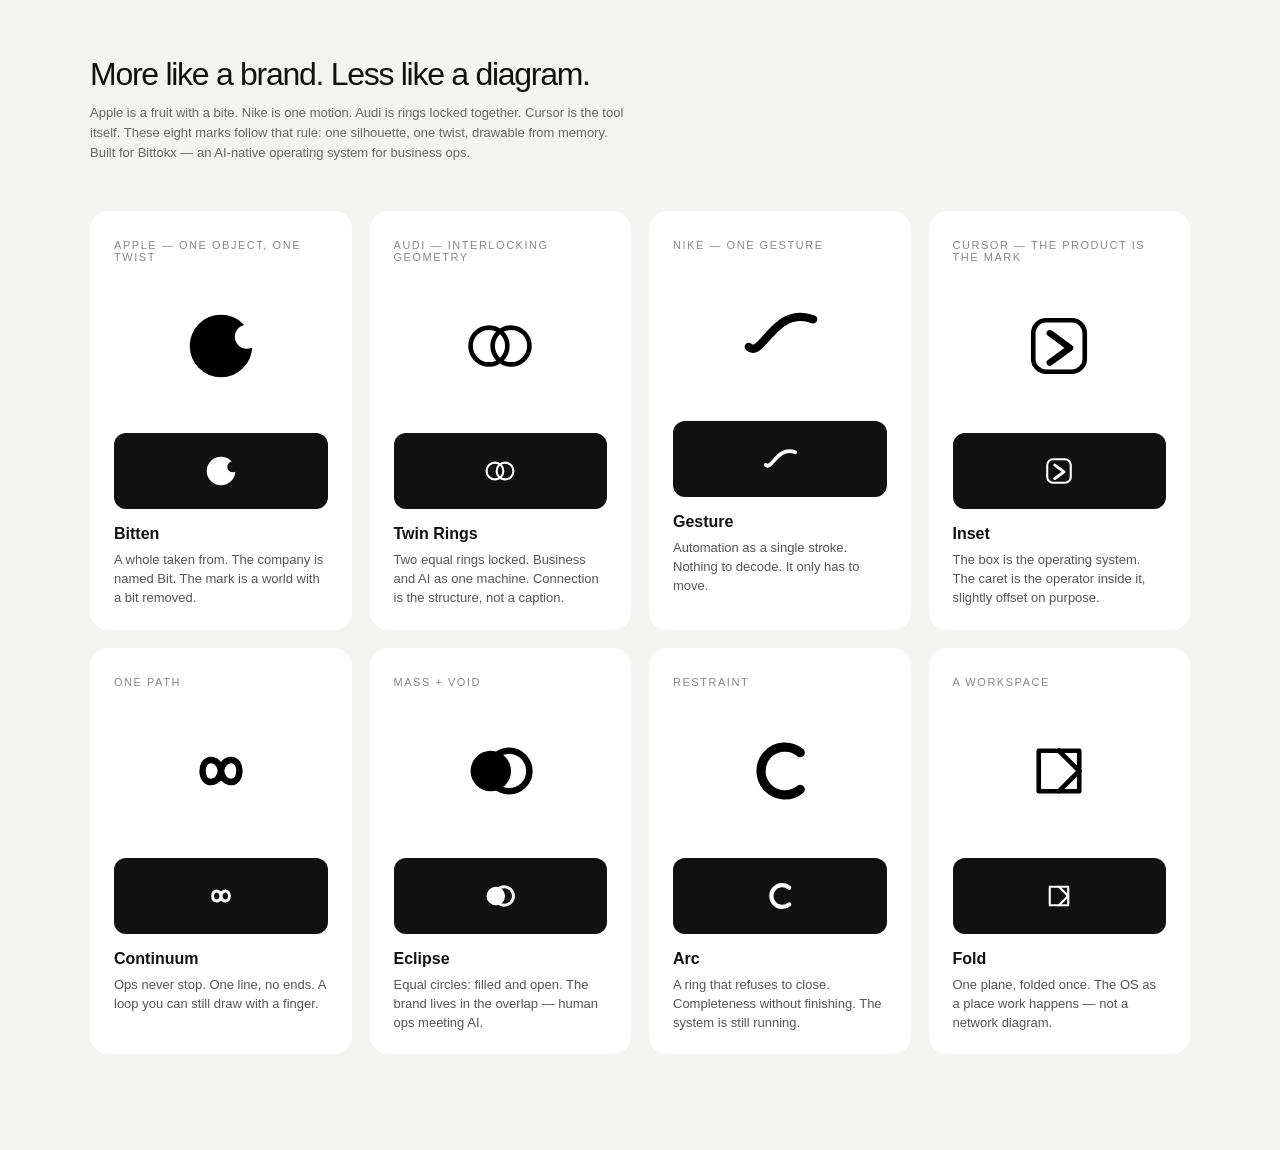
==== assets/logo/generator/iconic/index.html @ c990bc83 "Explore iconic Bittokx marks in the Apple/Nike/Audi/Cursor vein Eight new silhouettes: one object, o" ====
<!doctype html>
<html lang="en">
  <head>
    <meta charset="utf-8" />
    <meta name="viewport" content="width=device-width, initial-scale=1" />
    <title>Bittokx — iconic marks</title>
    <style>
      body { margin: 0; background: #f3f3f1; color: #111; font-family: Helvetica Neue, Helvetica, Arial, sans-serif; }
      main { max-width: 1100px; margin: 0 auto; padding: 56px 24px 96px; }
      h1 { font-weight: 500; font-size: 32px; letter-spacing: -0.04em; margin: 0 0 10px; }
      .lede { color: #666; max-width: 42em; line-height: 1.55; margin: 0 0 48px; }
      .grid { display: grid; grid-template-columns: repeat(auto-fit, minmax(230px, 1fr)); gap: 18px; }
      article { background: #fff; border-radius: 18px; padding: 28px 24px 22px; }
      .icon { height: 150px; display: flex; align-items: center; justify-content: center; }
      .icon img { width: 92px; height: 92px; }
      .dark { background: #111; border-radius: 12px; height: 76px; display: flex; align-items: center; justify-content: center; margin: 12px 0 16px; }
      .dark img { width: 42px; height: 42px; filter: invert(1); }
      .method { font-size: 11px; letter-spacing: 0.14em; text-transform: uppercase; color: #888; margin-bottom: 8px; }
      h2 { font-size: 16px; margin: 0 0 8px; font-weight: 600; }
      p { font-size: 13px; color: #555; line-height: 1.45; margin: 0; }
    </style>
  </head>
  <body>
    <main>
      <h1>More like a brand. Less like a diagram.</h1>
      <p class="lede">
        Apple is a fruit with a bite. Nike is one motion. Audi is rings locked together.
        Cursor is the tool itself. These eight marks follow that rule: one silhouette,
        one twist, drawable from memory. Built for Bittokx — an AI-native operating system
        for business ops.
      </p>
      <div class="grid">
        <article>
          <div class="method">Apple — one object, one twist</div>
          <div class="icon"><img src="./01-bitten.svg" alt="" /></div>
          <div class="dark"><img src="./01-bitten.svg" alt="" /></div>
          <h2>Bitten</h2>
          <p>A whole taken from. The company is named Bit. The mark is a world with a bit removed.</p>
        </article>
        <article>
          <div class="method">Audi — interlocking geometry</div>
          <div class="icon"><img src="./02-twin-rings.svg" alt="" /></div>
          <div class="dark"><img src="./02-twin-rings.svg" alt="" /></div>
          <h2>Twin Rings</h2>
          <p>Two equal rings locked. Business and AI as one machine. Connection is the structure, not a caption.</p>
        </article>
        <article>
          <div class="method">Nike — one gesture</div>
          <div class="icon"><img src="./03-gesture.svg" alt="" /></div>
          <div class="dark"><img src="./03-gesture.svg" alt="" /></div>
          <h2>Gesture</h2>
          <p>Automation as a single stroke. Nothing to decode. It only has to move.</p>
        </article>
        <article>
          <div class="method">Cursor — the product is the mark</div>
          <div class="icon"><img src="./04-inset.svg" alt="" /></div>
          <div class="dark"><img src="./04-inset.svg" alt="" /></div>
          <h2>Inset</h2>
          <p>The box is the operating system. The caret is the operator inside it, slightly offset on purpose.</p>
        </article>
        <article>
          <div class="method">One path</div>
          <div class="icon"><img src="./05-continuum.svg" alt="" /></div>
          <div class="dark"><img src="./05-continuum.svg" alt="" /></div>
          <h2>Continuum</h2>
          <p>Ops never stop. One line, no ends. A loop you can still draw with a finger.</p>
        </article>
        <article>
          <div class="method">Mass + void</div>
          <div class="icon"><img src="./06-eclipse.svg" alt="" /></div>
          <div class="dark"><img src="./06-eclipse.svg" alt="" /></div>
          <h2>Eclipse</h2>
          <p>Equal circles: filled and open. The brand lives in the overlap — human ops meeting AI.</p>
        </article>
        <article>
          <div class="method">Restraint</div>
          <div class="icon"><img src="./07-arc.svg" alt="" /></div>
          <div class="dark"><img src="./07-arc.svg" alt="" /></div>
          <h2>Arc</h2>
          <p>A ring that refuses to close. Completeness without finishing. The system is still running.</p>
        </article>
        <article>
          <div class="method">A workspace</div>
          <div class="icon"><img src="./08-fold.svg" alt="" /></div>
          <div class="dark"><img src="./08-fold.svg" alt="" /></div>
          <h2>Fold</h2>
          <p>One plane, folded once. The OS as a place work happens — not a network diagram.</p>
        </article>
      </div>
    </main>
  </body>
</html>
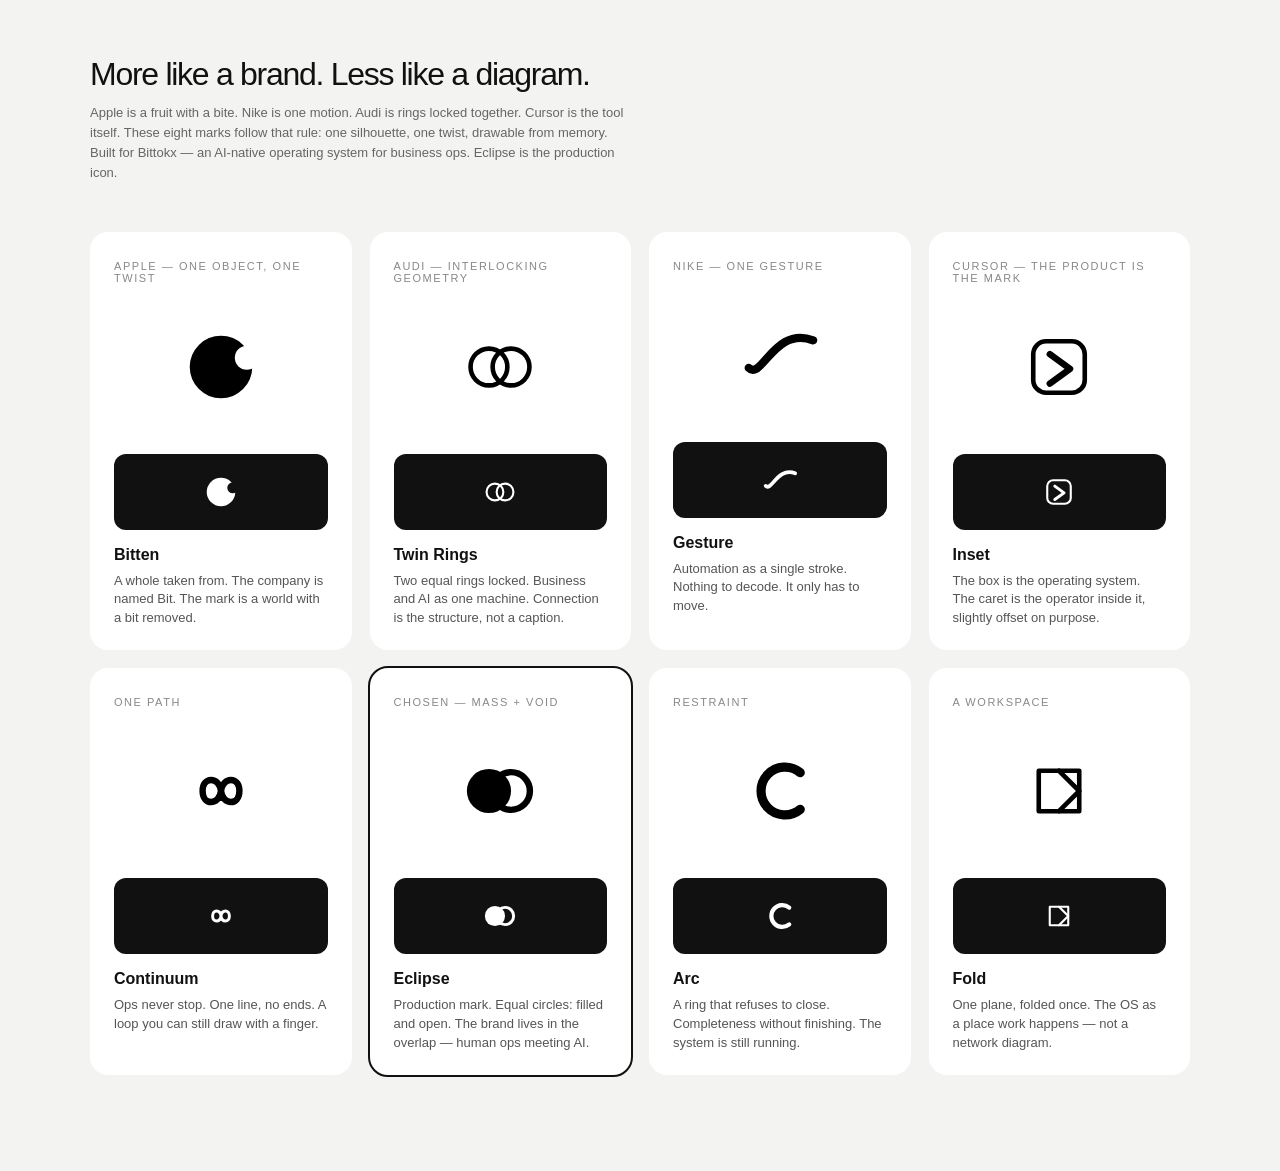
==== commit 8cd8a5a0: "Select Eclipse as the Bittokx production mark Equal outer circles: the business is solid, the AI is " ====
--- a/assets/logo/generator/iconic/index.html
+++ b/assets/logo/generator/iconic/index.html
@@ -11,6 +11,7 @@
       .lede { color: #666; max-width: 42em; line-height: 1.55; margin: 0 0 48px; }
       .grid { display: grid; grid-template-columns: repeat(auto-fit, minmax(230px, 1fr)); gap: 18px; }
       article { background: #fff; border-radius: 18px; padding: 28px 24px 22px; }
+      article.chosen { outline: 2px solid #111; }
       .icon { height: 150px; display: flex; align-items: center; justify-content: center; }
       .icon img { width: 92px; height: 92px; }
       .dark { background: #111; border-radius: 12px; height: 76px; display: flex; align-items: center; justify-content: center; margin: 12px 0 16px; }
@@ -27,7 +28,7 @@
         Apple is a fruit with a bite. Nike is one motion. Audi is rings locked together.
         Cursor is the tool itself. These eight marks follow that rule: one silhouette,
         one twist, drawable from memory. Built for Bittokx — an AI-native operating system
-        for business ops.
+        for business ops. Eclipse is the production icon.
       </p>
       <div class="grid">
         <article>
@@ -65,12 +66,12 @@
           <h2>Continuum</h2>
           <p>Ops never stop. One line, no ends. A loop you can still draw with a finger.</p>
         </article>
-        <article>
-          <div class="method">Mass + void</div>
+        <article class="chosen">
+          <div class="method">Chosen — mass + void</div>
           <div class="icon"><img src="./06-eclipse.svg" alt="" /></div>
           <div class="dark"><img src="./06-eclipse.svg" alt="" /></div>
           <h2>Eclipse</h2>
-          <p>Equal circles: filled and open. The brand lives in the overlap — human ops meeting AI.</p>
+          <p>Production mark. Equal circles: filled and open. The brand lives in the overlap — human ops meeting AI.</p>
         </article>
         <article>
           <div class="method">Restraint</div>
